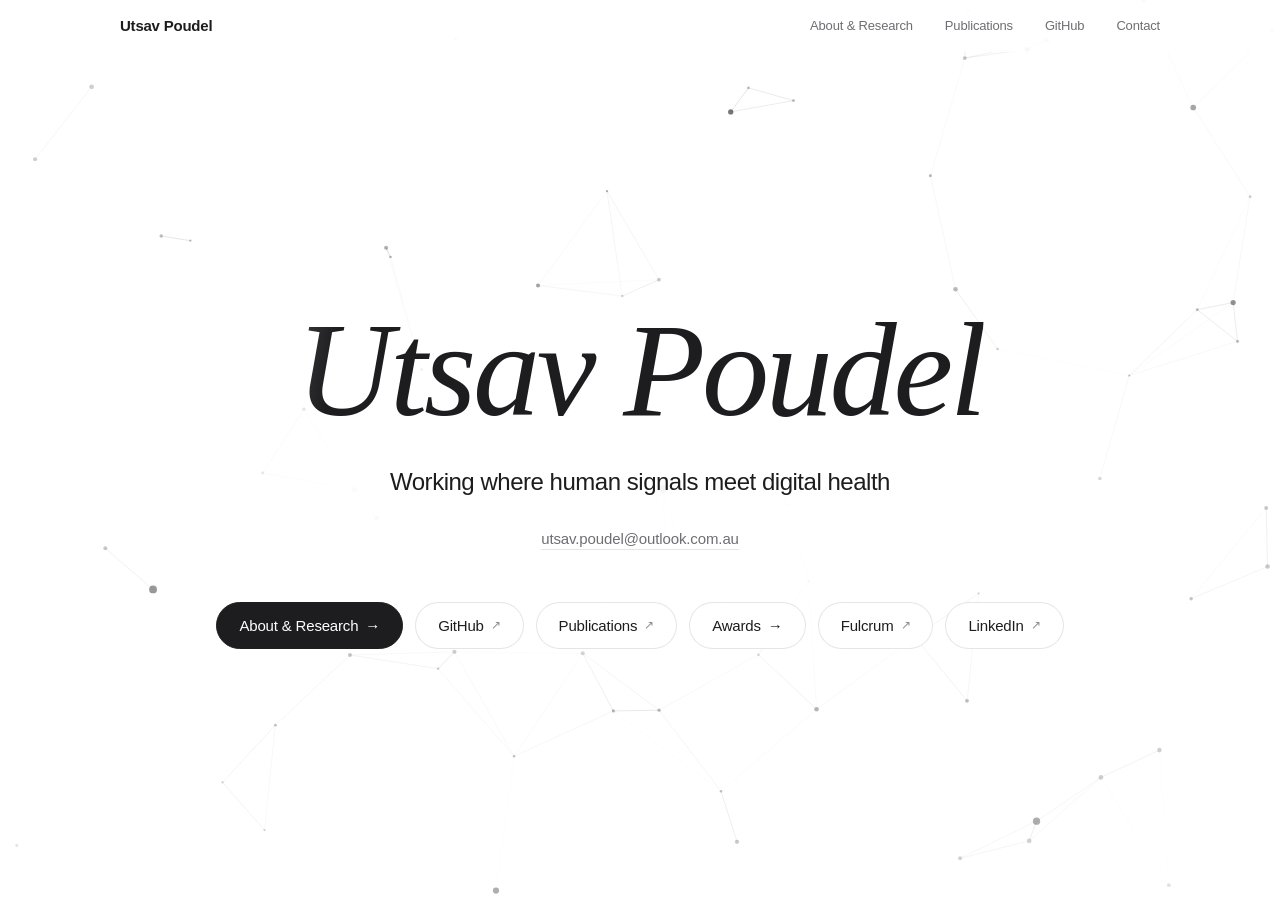
==== index.html @ 329345af "Landing: serif-italic name with a hover sheen, uniform hero rhythm - The name is now set in the syst" ====
<!DOCTYPE html>
<html lang="en">
<head>
<meta charset="UTF-8">
<meta name="viewport" content="width=device-width, initial-scale=1">
<title>Utsav Poudel — AI Researcher | Human-Computer Interaction &amp; Affective Computing</title>
<meta name="description" content="Utsav Poudel is an AI researcher working on human-computer interaction, affective computing and digital health — building empathetic AI systems from human cognitive signals such as EEG and fMRI. Visiting researcher at Deakin University, collaborator at the University of Melbourne, founder of the Fulcrum non-profit.">
<meta name="author" content="Utsav Poudel">
<meta name="robots" content="index, follow, max-snippet:-1, max-image-preview:large, max-video-preview:-1">
<meta name="keywords" content="Utsav Poudel, Utsav Poudel AI researcher, Utsav Poudel HCI, Utsav Poudel affective computing, Utsav Poudel publications, Utsav Poudel VIT, Utsav Poudel Deakin, Utsav Poudel Fulcrum, Utshav Paudel, Utsav Paudel, human-computer interaction, affective computing, digital health AI">
<link rel="canonical" href="https://utsavpoudel.com.np/">

<meta property="og:type" content="profile">
<meta property="og:site_name" content="Utsav Poudel">
<meta property="og:url" content="https://utsavpoudel.com.np/">
<meta property="og:title" content="Utsav Poudel — AI Researcher | HCI &amp; Affective Computing">
<meta property="og:description" content="Building empathetic AI systems and researching the intersection of human cognitive signals and digital health.">
<meta property="og:image" content="https://utsavpoudel.com.np/assets/m/6.png">
<meta property="og:image:alt" content="Utsav Poudel — AI researcher">
<meta property="og:locale" content="en_US">
<meta property="profile:first_name" content="Utsav">
<meta property="profile:last_name" content="Poudel">

<meta name="twitter:card" content="summary_large_image">
<meta name="twitter:title" content="Utsav Poudel — AI Researcher | HCI &amp; Affective Computing">
<meta name="twitter:description" content="Building empathetic AI systems and researching the intersection of human cognitive signals and digital health.">
<meta name="twitter:image" content="https://utsavpoudel.com.np/assets/m/6.png">

<meta name="theme-color" content="#ffffff">
<link rel="icon" href="/assets/m/7.png" type="image/png">
<link rel="apple-touch-icon" href="/assets/m/7.png">
<link rel="manifest" href="/site.webmanifest">
<link rel="stylesheet" href="/assets/css/main.css">

<script type="application/ld+json">
{
  "@context": "https://schema.org",
  "@graph": [
    {
      "@type": "Person",
      "@id": "https://utsavpoudel.com.np/#person",
      "name": "Utsav Poudel",
      "alternateName": ["Utshav Paudel", "Utsav Paudel", "U. Poudel"],
      "givenName": "Utsav",
      "familyName": "Poudel",
      "url": "https://utsavpoudel.com.np/",
      "mainEntityOfPage": "https://utsavpoudel.com.np/",
      "image": "https://utsavpoudel.com.np/assets/m/6.png",
      "jobTitle": "AI Researcher",
      "description": "AI researcher working on human-computer interaction, affective computing and digital health — building empathetic AI systems from human cognitive signals such as EEG and fMRI.",
      "knowsLanguage": "en",
      "email": "mailto:hi@utsavpoudel.com.np",
      "alumniOf": [
        { "@type": "CollegeOrUniversity", "name": "Vellore Institute of Technology", "sameAs": "https://vit.ac.in/" },
        { "@type": "EducationalOrganization", "name": "Harvard Aspire Leaders Program", "sameAs": "https://www.aspireleaders.org/" }
      ],
      "affiliation": [
        { "@type": "CollegeOrUniversity", "name": "Deakin University", "sameAs": "https://www.deakin.edu.au/" },
        { "@type": "CollegeOrUniversity", "name": "The University of Melbourne", "sameAs": "https://www.unimelb.edu.au/" },
        { "@type": "CollegeOrUniversity", "name": "Monash University", "sameAs": "https://www.monash.edu/" }
      ],
      "worksFor": {
        "@type": "NGO",
        "@id": "https://fulcrumgo.github.io/#organization",
        "name": "Fulcrum",
        "url": "https://fulcrumgo.github.io/",
        "description": "Volunteer-run non-profit providing free AI education and mentorship to learners in under-resourced regions."
      },
      "knowsAbout": [
        "Human-Computer Interaction", "Affective Computing", "Digital Health",
        "Graph Neural Networks", "Quantum Machine Learning", "Representation Learning",
        "EEG Signal Analysis", "fMRI Connectivity", "Responsible AI in Psychiatry", "Geospatial AI"
      ],
      "award": [
        "Global Nominee, NASA Space Apps Challenge 2025",
        "Abroad Research Scholarship, Vellore Institute of Technology (2025)",
        "Dr. APJ Abdul Kalam Research Award (2024 and 2025)",
        "1st Runner-up, DevSoc'23 AI Hackathon",
        "Harvard Aspire Leaders Program, Alumni (2025)"
      ],
      "sameAs": [
        "https://github.com/r11up",
        "https://scholar.google.com/citations?user=BEfjz2gAAAAJ&hl=en",
        "https://www.researchgate.net/profile/Utsav-Poudel-4",
        "https://www.linkedin.com/in/poudelu/",
        "https://utsavpoudel.medium.com/",
        "https://sites.google.com/view/utsavpoudel",
        "https://fulcrumgo.github.io/about"
      ]
    },
    {
      "@type": "WebSite",
      "@id": "https://utsavpoudel.com.np/#website",
      "url": "https://utsavpoudel.com.np/",
      "name": "Utsav Poudel",
      "alternateName": "Utsav Poudel — AI Researcher",
      "description": "Personal site of Utsav Poudel, AI researcher in human-computer interaction, affective computing and digital health.",
      "publisher": { "@id": "https://utsavpoudel.com.np/#person" },
      "inLanguage": "en"
    },
    {
      "@type": "ProfilePage",
      "@id": "https://utsavpoudel.com.np/#profilepage",
      "url": "https://utsavpoudel.com.np/",
      "name": "Utsav Poudel — AI Researcher",
      "isPartOf": { "@id": "https://utsavpoudel.com.np/#website" },
      "about": { "@id": "https://utsavpoudel.com.np/#person" },
      "mainEntity": { "@id": "https://utsavpoudel.com.np/#person" },
      "significantLink": [
        "https://github.com/r11up",
        "https://scholar.google.com/citations?user=BEfjz2gAAAAJ&hl=en",
        "https://fulcrumgo.github.io/about",
        "https://www.linkedin.com/in/poudelu/"
      ]
    }
  ]
}
</script>
</head>
<body>
<a class="skip" href="#main">Skip to content</a>

<header class="nav" id="nav">
  <div class="wrap nav__inner">
    <a class="nav__brand" href="/">Utsav Poudel</a>
    <button class="nav__toggle" type="button" aria-label="Menu" aria-expanded="false"><span></span><span></span></button>
    <nav aria-label="Primary">
      <ul class="nav__list">
        <li><a href="/about/">About &amp; Research</a></li>
        <li><a href="https://scholar.google.com/citations?user=BEfjz2gAAAAJ&amp;hl=en" target="_blank" rel="noopener me">Publications</a></li>
        <li><a href="https://github.com/r11up" target="_blank" rel="noopener me">GitHub</a></li>
        <li><a href="mailto:hi@utsavpoudel.com.np">Contact</a></li>
      </ul>
    </nav>
  </div>
</header>

<main id="main">
  <section class="landing">
    <canvas id="graph-canvas" aria-hidden="true"></canvas>

    <div class="wrap landing__inner hero-anim">
      <h1 class="landing__name">Utsav Poudel</h1>

      <p class="landing__role">Working where human signals meet digital health</p>

      <p class="landing__email"><a href="mailto:utsav.poudel@outlook.com.au">utsav.poudel@outlook.com.au</a></p>

      <nav class="landing__links" aria-label="Primary links">
        <a class="is-primary" href="/about/">About &amp; Research <span aria-hidden="true">→</span></a>
        <a href="https://github.com/r11up" target="_blank" rel="noopener me">GitHub <span class="ext" aria-hidden="true">↗</span></a>
        <a href="https://scholar.google.com/citations?user=BEfjz2gAAAAJ&amp;hl=en" target="_blank" rel="noopener me">Publications <span class="ext" aria-hidden="true">↗</span></a>
        <a href="/about/#awards">Awards <span aria-hidden="true">→</span></a>
        <a href="https://fulcrumgo.github.io/about" target="_blank" rel="noopener">Fulcrum <span class="ext" aria-hidden="true">↗</span></a>
        <a href="https://www.linkedin.com/in/poudelu/" target="_blank" rel="noopener me">LinkedIn <span class="ext" aria-hidden="true">↗</span></a>
      </nav>
    </div>
  </section>
</main>

<script src="/assets/js/hero.js" defer></script>
<script src="/assets/js/main.js" defer></script>
</body>
</html>
---- assets/css/main.css ----
/* ==========================================================================
   utsavpoudel.com.np — design system
   White ground, black type, quiet motion.
   ========================================================================== */

:root {
  --ink:        #1d1d1f;
  --ink-2:      #6e6e73;
  --ink-3:      #86868b;
  --line:       rgba(0, 0, 0, 0.10);
  --line-soft:  rgba(0, 0, 0, 0.06);
  --bg:         #ffffff;
  --bg-2:       #f5f5f7;
  --bg-3:       #fafafc;

  --sans: -apple-system, BlinkMacSystemFont, "SF Pro Display", "SF Pro Text",
          "Inter", "Helvetica Neue", Helvetica, Arial, sans-serif;
  --serif: "New York", "Iowan Old Style", "Palatino Linotype", Palatino,
           "Times New Roman", serif;

  --wrap: 1120px;
  --pad: clamp(20px, 5vw, 40px);
  --section-y: clamp(76px, 11vw, 152px);

  --ease: cubic-bezier(0.22, 1, 0.36, 1);
  --ease-io: cubic-bezier(0.4, 0, 0.2, 1);

  --nav-h: 52px;
  color-scheme: light;
}

/* ---------- reset ---------- */
*, *::before, *::after { box-sizing: border-box; }

html {
  -webkit-text-size-adjust: 100%;
  scroll-behavior: smooth;
  scroll-padding-top: calc(var(--nav-h) + 24px);
}

body {
  margin: 0;
  background: var(--bg);
  color: var(--ink);
  font-family: var(--sans);
  font-size: 17px;
  line-height: 1.55;
  letter-spacing: -0.01em;
  -webkit-font-smoothing: antialiased;
  -moz-osx-font-smoothing: grayscale;
  overflow-x: hidden;
}

img { max-width: 100%; height: auto; display: block; }
a { color: inherit; text-decoration: none; }
h1, h2, h3, h4 { margin: 0; font-weight: 600; letter-spacing: -0.028em; line-height: 1.08; }
p { margin: 0; }
ul, ol { margin: 0; padding: 0; }
li { list-style: none; }

::selection { background: #1d1d1f; color: #fff; }

:focus-visible {
  outline: 2px solid var(--ink);
  outline-offset: 3px;
  border-radius: 4px;
}

.skip {
  position: absolute;
  left: -9999px;
  top: 0;
  background: var(--ink);
  color: #fff;
  padding: 12px 18px;
  z-index: 200;
  border-radius: 0 0 10px 0;
}
.skip:focus { left: 0; }

/* ---------- layout ---------- */
.wrap {
  width: 100%;
  max-width: var(--wrap);
  margin-inline: auto;
  padding-inline: var(--pad);
}
.wrap--narrow { max-width: 820px; }
/* a reading column that stays flush with the section headings above it */
.column { max-width: 74ch; }

section { position: relative; }
.section { padding-block: var(--section-y); }
.section--tight { padding-block: clamp(56px, 8vw, 104px); }
.section--grey { background: var(--bg-2); }
.section + .section--grey, .section--grey + .section { border-top: 1px solid transparent; }

.rule { height: 1px; background: var(--line-soft); border: 0; margin: 0; }

/* ---------- type ---------- */
.display {
  font-size: clamp(2.9rem, 9.2vw, 6.6rem);
  font-weight: 600;
  letter-spacing: -0.042em;
  line-height: 0.98;
}
.h1 {
  font-size: clamp(2.2rem, 5.6vw, 3.9rem);
  letter-spacing: -0.036em;
  line-height: 1.05;
}
.h2 {
  font-size: clamp(1.85rem, 4.1vw, 3.1rem);
  letter-spacing: -0.032em;
  line-height: 1.06;
}
.h3 {
  font-size: clamp(1.2rem, 2.1vw, 1.55rem);
  letter-spacing: -0.024em;
  line-height: 1.2;
}
.h4 {
  font-size: 1.0625rem;
  letter-spacing: -0.014em;
  font-weight: 600;
}
.lead {
  font-size: clamp(1.15rem, 2.1vw, 1.6rem);
  line-height: 1.4;
  letter-spacing: -0.022em;
  color: var(--ink-2);
  font-weight: 400;
}
.body { font-size: 1.0625rem; line-height: 1.62; color: var(--ink-2); }
.body strong { color: var(--ink); font-weight: 600; }
.small { font-size: 0.875rem; line-height: 1.5; color: var(--ink-3); }
.mono-label {
  font-size: 0.6875rem;
  font-weight: 600;
  letter-spacing: 0.14em;
  text-transform: uppercase;
  color: var(--ink-3);
}
.serif-quote {
  font-family: var(--serif);
  font-style: italic;
  letter-spacing: -0.01em;
}

.stack > * + * { margin-top: 1rem; }
.stack-lg > * + * { margin-top: 1.75rem; }
.measure { max-width: 68ch; }

.link-underline {
  background-image: linear-gradient(currentColor, currentColor);
  background-size: 0% 1px;
  background-repeat: no-repeat;
  background-position: 0 100%;
  transition: background-size 0.4s var(--ease);
}
.link-underline:hover { background-size: 100% 1px; }

.text-link {
  color: var(--ink);
  border-bottom: 1px solid var(--line);
  transition: border-color 0.3s var(--ease);
}
.text-link:hover { border-color: var(--ink); }

/* ---------- nav ---------- */
.nav {
  position: fixed;
  inset: 0 0 auto 0;
  height: var(--nav-h);
  z-index: 100;
  background: rgba(255, 255, 255, 0.72);
  -webkit-backdrop-filter: saturate(180%) blur(20px);
  backdrop-filter: saturate(180%) blur(20px);
  border-bottom: 1px solid transparent;
  transition: border-color 0.4s var(--ease), background 0.4s var(--ease);
}
.nav.is-scrolled { border-bottom-color: var(--line-soft); }

.nav__inner {
  height: 100%;
  display: flex;
  align-items: center;
  justify-content: space-between;
  gap: 24px;
}
.nav__brand {
  font-size: 0.9375rem;
  font-weight: 600;
  letter-spacing: -0.015em;
  white-space: nowrap;
}
.nav__list {
  display: flex;
  align-items: center;
  gap: clamp(16px, 2.6vw, 32px);
}
.nav__list a {
  font-size: 0.8125rem;
  color: var(--ink-2);
  transition: color 0.25s var(--ease);
}
.nav__list a:hover, .nav__list a[aria-current="page"] { color: var(--ink); }

.nav__toggle {
  display: none;
  width: 34px;
  height: 34px;
  border: 0;
  background: none;
  padding: 0;
  cursor: pointer;
  position: relative;
}
.nav__toggle span {
  position: absolute;
  left: 7px;
  width: 20px;
  height: 1.5px;
  background: var(--ink);
  transition: transform 0.4s var(--ease), opacity 0.25s var(--ease);
}
.nav__toggle span:nth-child(1) { top: 13px; }
.nav__toggle span:nth-child(2) { top: 20px; }
.nav.is-open .nav__toggle span:nth-child(1) { transform: translateY(3.5px) rotate(45deg); }
.nav.is-open .nav__toggle span:nth-child(2) { transform: translateY(-3.5px) rotate(-45deg); }

@media (max-width: 820px) {
  .nav__toggle { display: block; }
  .nav__list {
    position: fixed;
    inset: var(--nav-h) 0 auto 0;
    flex-direction: column;
    align-items: flex-start;
    gap: 0;
    background: rgba(255, 255, 255, 0.94);
    -webkit-backdrop-filter: saturate(180%) blur(20px);
    backdrop-filter: saturate(180%) blur(20px);
    border-bottom: 1px solid var(--line-soft);
    padding: 8px var(--pad) 24px;
    transform: translateY(-8px);
    opacity: 0;
    pointer-events: none;
    transition: opacity 0.35s var(--ease), transform 0.35s var(--ease);
  }
  .nav.is-open .nav__list { opacity: 1; transform: none; pointer-events: auto; }
  .nav__list li { width: 100%; }
  .nav__list a {
    display: block;
    width: 100%;
    padding: 14px 0;
    font-size: 1.25rem;
    letter-spacing: -0.02em;
    border-bottom: 1px solid var(--line-soft);
  }
  .nav__list li:last-child a { border-bottom: 0; }
}

/* ---------- buttons ---------- */
.btn {
  display: inline-flex;
  align-items: center;
  gap: 8px;
  padding: 12px 24px;
  border-radius: 980px;
  font-size: 0.9375rem;
  font-weight: 500;
  letter-spacing: -0.012em;
  border: 1px solid var(--ink);
  background: var(--ink);
  color: #fff;
  cursor: pointer;
  transition: transform 0.35s var(--ease), background 0.3s var(--ease),
              color 0.3s var(--ease), box-shadow 0.35s var(--ease);
}
.btn:hover {
  transform: translateY(-2px);
  box-shadow: 0 10px 24px rgba(0, 0, 0, 0.14);
}
.btn--ghost { background: transparent; color: var(--ink); border-color: var(--line); }
.btn--ghost:hover { border-color: var(--ink); box-shadow: 0 10px 24px rgba(0, 0, 0, 0.07); }
.btn__arrow { transition: transform 0.35s var(--ease); }
.btn:hover .btn__arrow { transform: translateX(3px); }

.btn-row { display: flex; flex-wrap: wrap; gap: 12px; }

/* ---------- hero ---------- */
.hero {
  min-height: min(94vh, 900px);
  display: flex;
  align-items: center;
  padding-top: calc(var(--nav-h) + 40px);
  padding-bottom: 72px;
  position: relative;
  overflow: hidden;
}
.hero::after {
  content: "";
  position: absolute;
  inset: auto -20% -60% -20%;
  height: 70%;
  background: radial-gradient(60% 60% at 50% 100%, rgba(0, 0, 0, 0.045), transparent 72%);
  pointer-events: none;
}
.hero__inner { position: relative; z-index: 1; width: 100%; }
.hero__eyebrow { margin-bottom: 22px; }
.hero__name { margin-bottom: 22px; }
.hero__lead { max-width: 42ch; margin-bottom: 34px; }
.hero__meta {
  display: flex;
  flex-wrap: wrap;
  gap: 8px 10px;
  margin-bottom: 38px;
}
.chip {
  display: inline-flex;
  align-items: center;
  padding: 6px 14px;
  border: 1px solid var(--line);
  border-radius: 980px;
  font-size: 0.8125rem;
  color: var(--ink-2);
  letter-spacing: -0.008em;
  transition: border-color 0.3s var(--ease), color 0.3s var(--ease), transform 0.3s var(--ease);
}
a.chip:hover { border-color: var(--ink); color: var(--ink); transform: translateY(-1px); }

.scroll-cue {
  position: absolute;
  left: 50%;
  bottom: 28px;
  transform: translateX(-50%);
  display: flex;
  flex-direction: column;
  align-items: center;
  gap: 8px;
  color: var(--ink-3);
  font-size: 0.6875rem;
  letter-spacing: 0.14em;
  text-transform: uppercase;
}
.scroll-cue__line {
  width: 1px;
  height: 40px;
  background: linear-gradient(var(--ink-3), transparent);
  animation: cue 2.6s var(--ease-io) infinite;
  transform-origin: top;
}
@keyframes cue {
  0%   { transform: scaleY(0); opacity: 0; }
  35%  { transform: scaleY(1); opacity: 1; }
  100% { transform: scaleY(1); opacity: 0; transform-origin: bottom; }
}
@media (max-width: 820px) { .scroll-cue { display: none; } }

/* ---------- page header (subpages) ---------- */
.page-head {
  padding-top: calc(var(--nav-h) + clamp(56px, 9vw, 108px));
  padding-bottom: clamp(40px, 6vw, 72px);
}
.page-head .lead { max-width: 62ch; margin-top: 22px; }
.crumbs { display: flex; gap: 8px; align-items: center; margin-bottom: 20px; }
.crumbs a { color: var(--ink-3); }
.crumbs a:hover { color: var(--ink); }

/* ---------- section headers ---------- */
.section-head { margin-bottom: clamp(36px, 5vw, 64px); }
.section-head .mono-label { display: block; margin-bottom: 16px; }
.section-head .lead { margin-top: 18px; max-width: 58ch; }

/* ---------- grids & cards ---------- */
.grid { display: grid; gap: clamp(16px, 2vw, 24px); }
.grid--2 { grid-template-columns: repeat(2, minmax(0, 1fr)); }
.grid--3 { grid-template-columns: repeat(3, minmax(0, 1fr)); }
.grid--4 { grid-template-columns: repeat(4, minmax(0, 1fr)); }
@media (max-width: 900px) {
  .grid--3, .grid--4 { grid-template-columns: repeat(2, minmax(0, 1fr)); }
}
@media (max-width: 620px) {
  .grid--2, .grid--3, .grid--4 { grid-template-columns: minmax(0, 1fr); }
}

.card {
  background: var(--bg);
  border: 1px solid var(--line-soft);
  border-radius: 20px;
  padding: clamp(22px, 3vw, 34px);
  transition: transform 0.5s var(--ease), box-shadow 0.5s var(--ease), border-color 0.5s var(--ease);
  position: relative;
  height: 100%;
}
.card:hover {
  transform: translateY(-4px);
  border-color: var(--line);
  box-shadow: 0 18px 44px rgba(0, 0, 0, 0.07);
}
.card--flat:hover { transform: none; box-shadow: none; }
.card__num {
  font-size: 0.6875rem;
  font-weight: 600;
  letter-spacing: 0.14em;
  color: var(--ink-3);
  margin-bottom: 18px;
  display: block;
}
.card .h3 { margin-bottom: 12px; }
.card__tags { display: flex; flex-wrap: wrap; gap: 6px; margin-top: 20px; }
.tag {
  font-size: 0.75rem;
  color: var(--ink-3);
  border: 1px solid var(--line-soft);
  border-radius: 980px;
  padding: 4px 11px;
}

/* ---------- stats ---------- */
.stat { padding-block: 8px; }
.stat__num {
  font-size: clamp(2.4rem, 5vw, 3.6rem);
  font-weight: 600;
  letter-spacing: -0.04em;
  line-height: 1;
  font-variant-numeric: tabular-nums;
}
.stat__label { margin-top: 12px; font-size: 0.875rem; color: var(--ink-2); line-height: 1.4; }

/* ---------- list rows (publications, awards, timeline) ---------- */
.rows { border-top: 1px solid var(--line-soft); }
.row {
  display: grid;
  grid-template-columns: 128px minmax(0, 1fr) auto;
  gap: clamp(16px, 3vw, 40px);
  align-items: start;
  padding-block: clamp(24px, 3vw, 34px);
  border-bottom: 1px solid var(--line-soft);
  transition: background 0.4s var(--ease);
}
.row:hover { background: linear-gradient(90deg, rgba(0,0,0,0.018), transparent 70%); }
.row__meta { color: var(--ink-3); font-size: 0.8125rem; padding-top: 4px; letter-spacing: -0.005em; }
.row__title { font-size: clamp(1.05rem, 1.7vw, 1.3rem); font-weight: 600; letter-spacing: -0.022em; line-height: 1.25; }
.row__sub { margin-top: 10px; color: var(--ink-2); font-size: 0.9375rem; line-height: 1.5; }
.row__note { margin-top: 12px; color: var(--ink-3); font-size: 0.875rem; line-height: 1.5; }
.row__aside { display: flex; flex-direction: column; align-items: flex-end; gap: 8px; padding-top: 2px; }
.row__badge {
  font-size: 0.75rem;
  color: var(--ink-2);
  border: 1px solid var(--line-soft);
  border-radius: 980px;
  padding: 4px 12px;
  white-space: nowrap;
}
@media (max-width: 780px) {
  .row { grid-template-columns: minmax(0, 1fr); gap: 10px; }
  .row__meta { order: -1; padding-top: 0; }
  .row__aside { flex-direction: row; align-items: center; justify-content: flex-start; flex-wrap: wrap; }
}

/* ---------- timeline ---------- */
.timeline { border-left: 1px solid var(--line-soft); padding-left: clamp(20px, 3vw, 36px); }
.timeline__item { position: relative; padding-bottom: clamp(30px, 4vw, 46px); }
.timeline__item::before {
  content: "";
  position: absolute;
  left: calc(-1 * clamp(20px, 3vw, 36px) - 3.5px);
  top: 9px;
  width: 7px;
  height: 7px;
  border-radius: 50%;
  background: var(--ink);
}
.timeline__item:last-child { padding-bottom: 0; }
.timeline__when { font-size: 0.8125rem; color: var(--ink-3); }
.timeline__what { margin-top: 6px; font-size: clamp(1.05rem, 1.7vw, 1.25rem); font-weight: 600; letter-spacing: -0.022em; }
.timeline__role { margin-top: 4px; color: var(--ink-2); font-size: 0.9375rem; }
.timeline__body { margin-top: 12px; color: var(--ink-2); font-size: 0.9375rem; line-height: 1.6; max-width: 70ch; }
.timeline__body li { position: relative; padding-left: 18px; margin-top: 8px; }
.timeline__body li::before {
  content: "";
  position: absolute;
  left: 2px;
  top: 10px;
  width: 4px;
  height: 1px;
  background: var(--ink-3);
}

/* ---------- feature panel ---------- */
.panel {
  background: var(--bg-2);
  border-radius: clamp(20px, 3vw, 32px);
  padding: clamp(30px, 5vw, 72px);
}
.panel--outline { background: transparent; border: 1px solid var(--line-soft); }

/* ---------- link grid (elsewhere) ---------- */
.links { display: grid; grid-template-columns: repeat(3, minmax(0, 1fr)); gap: 0; border-top: 1px solid var(--line-soft); }
@media (max-width: 900px) { .links { grid-template-columns: repeat(2, minmax(0, 1fr)); } }
@media (max-width: 560px) { .links { grid-template-columns: minmax(0, 1fr); } }
.links__item {
  display: flex;
  align-items: baseline;
  justify-content: space-between;
  gap: 16px;
  padding: 22px 4px;
  border-bottom: 1px solid var(--line-soft);
  transition: padding-left 0.4s var(--ease);
}
.links__item:hover { padding-left: 12px; }
.links__name { font-weight: 600; letter-spacing: -0.02em; }
.links__meta { font-size: 0.8125rem; color: var(--ink-3); }

/* ---------- faq ---------- */
.faq__item { border-bottom: 1px solid var(--line-soft); }
.faq__q {
  width: 100%;
  text-align: left;
  background: none;
  border: 0;
  padding: 24px 40px 24px 0;
  font-family: inherit;
  font-size: clamp(1.05rem, 1.8vw, 1.25rem);
  font-weight: 600;
  letter-spacing: -0.022em;
  color: var(--ink);
  cursor: pointer;
  position: relative;
}
.faq__q::after {
  content: "";
  position: absolute;
  right: 6px;
  top: 50%;
  width: 12px;
  height: 12px;
  margin-top: -6px;
  background:
    linear-gradient(var(--ink-2), var(--ink-2)) center/12px 1.5px no-repeat,
    linear-gradient(var(--ink-2), var(--ink-2)) center/1.5px 12px no-repeat;
  transition: transform 0.4s var(--ease), opacity 0.3s var(--ease);
}
.faq__item.is-open .faq__q::after { transform: rotate(90deg); }
.faq__item.is-open .faq__q::after {
  background: linear-gradient(var(--ink-2), var(--ink-2)) center/12px 1.5px no-repeat;
}
.faq__a {
  overflow: hidden;
  max-height: 0;
  transition: max-height 0.5s var(--ease), opacity 0.4s var(--ease), padding-bottom 0.5s var(--ease);
  opacity: 0;
}
.faq__item.is-open .faq__a { opacity: 1; padding-bottom: 26px; }
.faq__a p { color: var(--ink-2); line-height: 1.62; max-width: 72ch; }
.faq__a p + p { margin-top: 12px; }

/* ---------- contact / footer ---------- */
.contact-cta { text-align: center; }
.contact-cta .display { margin-bottom: 26px; }

.footer {
  border-top: 1px solid var(--line-soft);
  padding-block: 48px 40px;
  background: var(--bg);
}
.footer__grid {
  display: grid;
  grid-template-columns: 1.4fr repeat(3, minmax(0, 1fr));
  gap: 32px;
}
@media (max-width: 820px) { .footer__grid { grid-template-columns: repeat(2, minmax(0, 1fr)); } }
@media (max-width: 520px) { .footer__grid { grid-template-columns: minmax(0, 1fr); } }
.footer h4 { margin-bottom: 14px; font-size: 0.8125rem; letter-spacing: 0.02em; }
.footer li + li { margin-top: 9px; }
.footer a, .footer p { font-size: 0.875rem; color: var(--ink-2); }
.footer a { transition: color 0.25s var(--ease); }
.footer a:hover { color: var(--ink); }
.footer__bottom {
  margin-top: 44px;
  padding-top: 22px;
  border-top: 1px solid var(--line-soft);
  display: flex;
  flex-wrap: wrap;
  gap: 10px 24px;
  justify-content: space-between;
  color: var(--ink-3);
  font-size: 0.8125rem;
}

/* ---------- motion ---------- */
.reveal {
  opacity: 0;
  transform: translateY(26px);
  transition: opacity 0.9s var(--ease), transform 0.9s var(--ease);
  will-change: opacity, transform;
}
.reveal.is-in { opacity: 1; transform: none; }

.hero-anim > * {
  opacity: 0;
  transform: translateY(22px);
  animation: rise 1.1s var(--ease) forwards;
}
.hero-anim > *:nth-child(1) { animation-delay: 0.08s; }
.hero-anim > *:nth-child(2) { animation-delay: 0.18s; }
.hero-anim > *:nth-child(3) { animation-delay: 0.28s; }
.hero-anim > *:nth-child(4) { animation-delay: 0.38s; }
.hero-anim > *:nth-child(5) { animation-delay: 0.48s; }
@keyframes rise { to { opacity: 1; transform: none; } }

.split-line { display: block; overflow: hidden; }
.split-line > span {
  display: block;
  transform: translateY(105%);
  animation: lineUp 1.15s var(--ease) forwards;
}
.split-line:nth-of-type(1) > span { animation-delay: 0.06s; }
.split-line:nth-of-type(2) > span { animation-delay: 0.16s; }
@keyframes lineUp { to { transform: none; } }

@media (prefers-reduced-motion: reduce) {
  html { scroll-behavior: auto; }
  *, *::before, *::after {
    animation-duration: 0.001ms !important;
    animation-iteration-count: 1 !important;
    transition-duration: 0.001ms !important;
  }
  .reveal { opacity: 1; transform: none; }
  .hero-anim > *, .split-line > span { opacity: 1; transform: none; }
}

/* ---------- landing (home) ---------- */
.landing {
  position: relative;
  min-height: 100vh;
  min-height: 100dvh;
  display: flex;
  flex-direction: column;   /* the foot must never sit beside the hero */
  align-items: center;
  justify-content: center;
  overflow: hidden;
  padding-top: var(--nav-h);
}

#graph-canvas {
  position: absolute;
  inset: 0;
  width: 100%;
  height: 100%;
  opacity: 0;
  transition: opacity 1.8s var(--ease);
  -webkit-mask-image: radial-gradient(115% 105% at 50% 45%, #000 30%, transparent 82%);
  mask-image: radial-gradient(115% 105% at 50% 45%, #000 30%, transparent 82%);
}
#graph-canvas.is-ready { opacity: 1; }

.landing__inner {
  position: relative;
  z-index: 1;
  text-align: center;
  width: 100%;
  padding-block: clamp(60px, 10vh, 120px);
}
.landing__inner::before {
  content: "";
  position: absolute;
  inset: -6% -10%;
  background: radial-gradient(58% 52% at 50% 50%, rgba(255, 255, 255, 0.94) 38%, rgba(255, 255, 255, 0) 78%);
  z-index: -1;
  pointer-events: none;
}

/* one spacing unit governs the whole hero: x1 between lines, x2 before the links */
.landing__inner { --gap: clamp(18px, 2.4vw, 26px); }

.landing__name {
  font-family: var(--serif);
  font-style: italic;
  font-size: clamp(3rem, 11.5vw, 8.4rem);
  font-weight: 500;
  letter-spacing: -0.025em;
  line-height: 1;
  margin-bottom: var(--gap);
  display: inline-block;
  transition: letter-spacing 0.7s var(--ease);
}

/* hover: a greyscale sheen crosses the name, nothing more */
@supports (-webkit-background-clip: text) or (background-clip: text) {
  .landing__name {
    background-image: linear-gradient(100deg,
      var(--ink) 0%, var(--ink) 38%,
      #9a9aa0 48%, #c9c9ce 52%, #9a9aa0 56%,
      var(--ink) 66%, var(--ink) 100%);
    background-size: 280% 100%;
    background-position: 100% 0;
    background-repeat: no-repeat;
    -webkit-background-clip: text;
    background-clip: text;
    color: transparent;
    -webkit-text-fill-color: transparent;
    transition: background-position 1.25s var(--ease), letter-spacing 0.7s var(--ease);
  }
  .landing__name:hover { background-position: 0 0; }
}
.landing__name:hover { letter-spacing: -0.018em; }

.landing__role {
  font-size: clamp(1.05rem, 2.1vw, 1.5rem);
  font-weight: 400;
  letter-spacing: -0.02em;
  color: var(--ink);
  margin-bottom: var(--gap);
}
.landing__role span { color: var(--ink-3); padding-inline: 6px; }

.landing__email {
  font-size: 0.9375rem;
  letter-spacing: -0.008em;
  color: var(--ink-2);
  margin-bottom: calc(var(--gap) * 2);
}
.landing__email a {
  border-bottom: 1px solid var(--line);
  padding-bottom: 2px;
  transition: color 0.3s var(--ease), border-color 0.3s var(--ease);
}
.landing__email a:hover { color: var(--ink); border-color: var(--ink); }
.landing__intro {
  font-size: clamp(1.02rem, 1.7vw, 1.3rem);
  line-height: 1.45;
  letter-spacing: -0.02em;
  color: var(--ink-2);
  max-width: 40ch;
  margin: 0 auto 42px;
}

.landing__links {
  display: flex;
  flex-wrap: wrap;
  justify-content: center;
  gap: 12px;
}
.landing__links a {
  display: inline-flex;
  align-items: center;
  gap: 7px;
  padding: 11px 22px;
  border: 1px solid var(--line);
  border-radius: 980px;
  font-size: 0.9375rem;
  letter-spacing: -0.012em;
  background: rgba(255, 255, 255, 0.7);
  -webkit-backdrop-filter: blur(6px);
  backdrop-filter: blur(6px);
  transition: transform 0.4s var(--ease), border-color 0.4s var(--ease),
              box-shadow 0.4s var(--ease), background 0.4s var(--ease);
}
.landing__links a:hover {
  transform: translateY(-2px);
  border-color: var(--ink);
  background: #fff;
  box-shadow: 0 12px 28px rgba(0, 0, 0, 0.08);
}
.landing__links a.is-primary { background: var(--ink); color: #fff; border-color: var(--ink); }
.landing__links a.is-primary:hover { background: #000; }
.landing__links .ext { font-size: 0.75rem; color: currentColor; opacity: 0.5; }

.landing__foot {
  position: absolute;
  left: 0;
  right: 0;
  bottom: 22px;
  display: flex;
  justify-content: space-between;
  gap: 16px;
  font-size: 0.75rem;
  color: var(--ink-3);
  z-index: 1;
}
.landing__foot a:hover { color: var(--ink); }
@media (max-width: 620px) {
  .landing__foot {
    position: static;
    margin-top: 40px;
    justify-content: center;
    text-align: center;
    flex-direction: column;
    gap: 6px;
  }
  .landing { min-height: 100svh; padding-bottom: 40px; }
  .landing__links a { padding: 10px 18px; font-size: 0.875rem; }
  .landing__intro { margin-bottom: 32px; }
}

/* ---------- print ---------- */
@media print {
  .nav, .scroll-cue, .footer, .btn-row { display: none !important; }
  body { font-size: 11pt; }
  .reveal { opacity: 1; transform: none; }
}
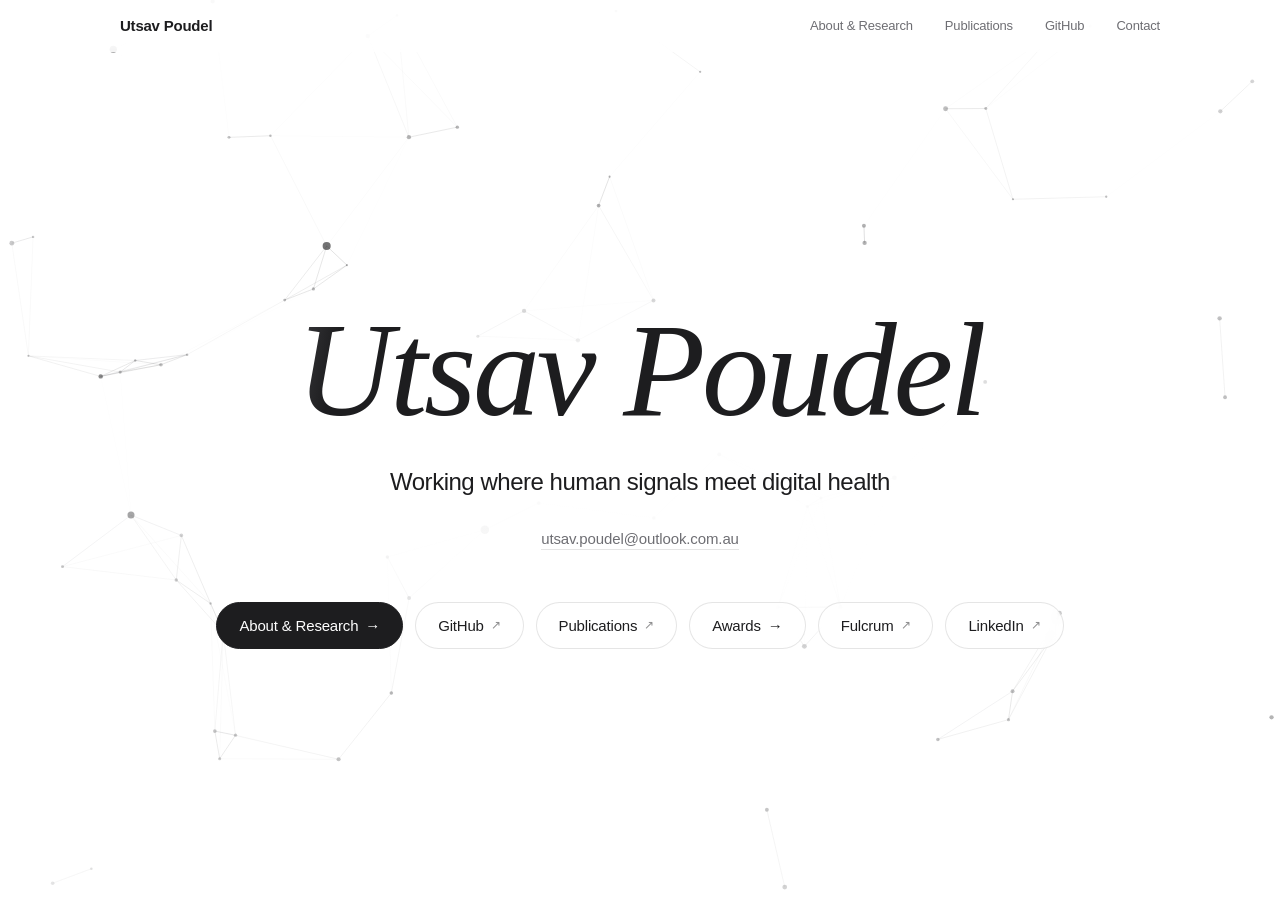
==== commit 185b7ee3: "Version the asset URLs so Cloudflare cannot serve stale CSS and JS Cloudflare caches /assets/** for " ====
--- a/index.html
+++ b/index.html
@@ -30,7 +30,7 @@
 <link rel="icon" href="/assets/m/7.png" type="image/png">
 <link rel="apple-touch-icon" href="/assets/m/7.png">
 <link rel="manifest" href="/site.webmanifest">
-<link rel="stylesheet" href="/assets/css/main.css">
+<link rel="stylesheet" href="/assets/css/main.css?v=202609090000">
 
 <script type="application/ld+json">
 {
@@ -158,7 +158,7 @@
   </section>
 </main>
 
-<script src="/assets/js/hero.js" defer></script>
-<script src="/assets/js/main.js" defer></script>
+<script src="/assets/js/hero.js?v=202609090000" defer></script>
+<script src="/assets/js/main.js?v=202609090000" defer></script>
 </body>
 </html>
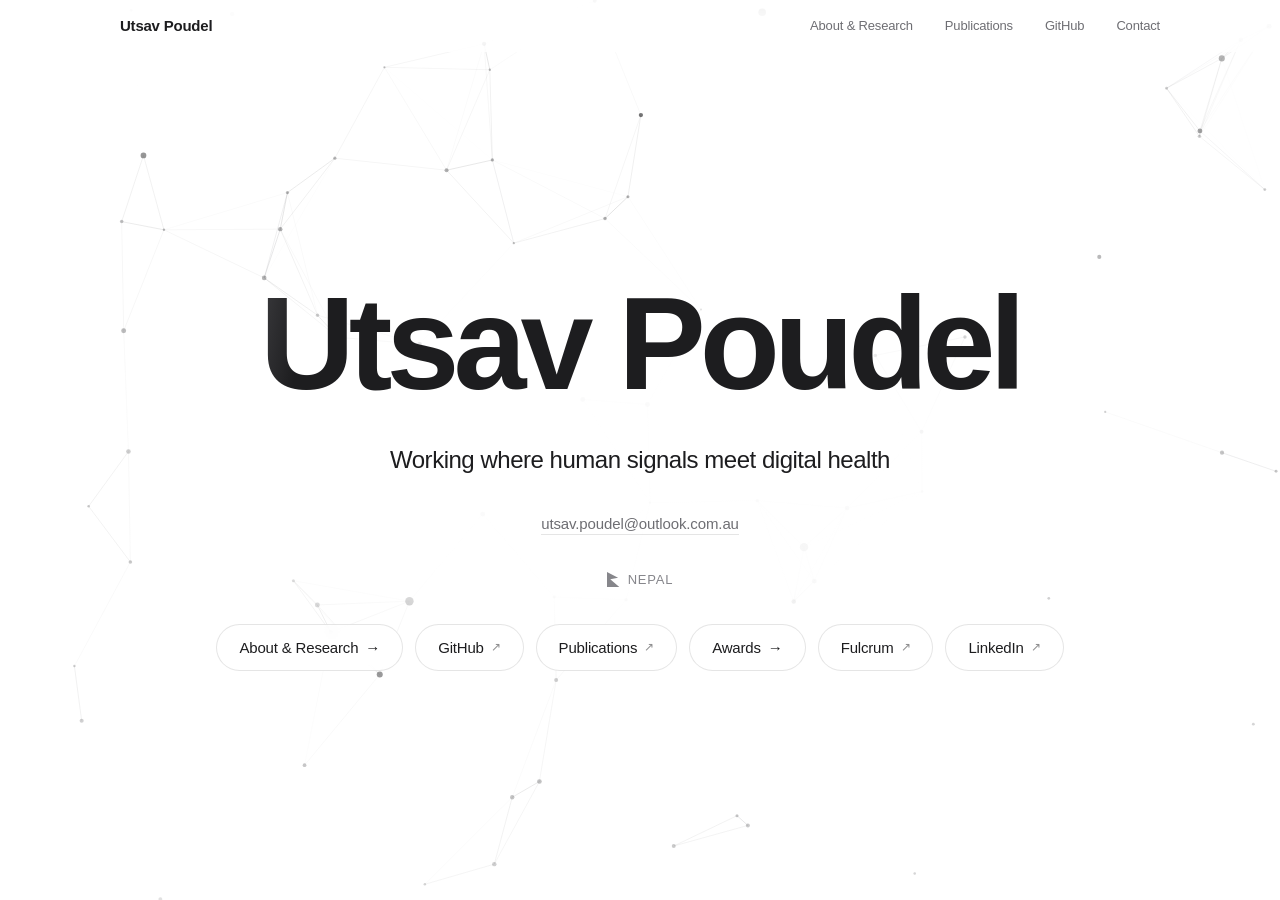
==== commit 36e245e1: "Landing: restore the sans name, flatten the buttons, add a Nepal mark - Name goes back to the system" ====
--- a/index.html
+++ b/index.html
@@ -30,7 +30,7 @@
 <link rel="icon" href="/assets/m/7.png" type="image/png">
 <link rel="apple-touch-icon" href="/assets/m/7.png">
 <link rel="manifest" href="/site.webmanifest">
-<link rel="stylesheet" href="/assets/css/main.css?v=202609090000">
+<link rel="stylesheet" href="/assets/css/main.css?v=202609090004">
 
 <script type="application/ld+json">
 {
@@ -49,6 +49,7 @@
       "jobTitle": "AI Researcher",
       "description": "AI researcher working on human-computer interaction, affective computing and digital health — building empathetic AI systems from human cognitive signals such as EEG and fMRI.",
       "knowsLanguage": "en",
+      "nationality": { "@type": "Country", "name": "Nepal" },
       "email": "mailto:hi@utsavpoudel.com.np",
       "alumniOf": [
         { "@type": "CollegeOrUniversity", "name": "Vellore Institute of Technology", "sameAs": "https://vit.ac.in/" },
@@ -146,8 +147,15 @@
 
       <p class="landing__email"><a href="mailto:utsav.poudel@outlook.com.au">utsav.poudel@outlook.com.au</a></p>
 
+      <p class="landing__origin">
+        <svg viewBox="0 0 20 24" role="img" aria-label="Flag of Nepal" focusable="false">
+          <path d="M0 0 L17 9 L5 11 L20 24 L0 24 Z" fill="currentColor"/>
+        </svg>
+        <span>Nepal</span>
+      </p>
+
       <nav class="landing__links" aria-label="Primary links">
-        <a class="is-primary" href="/about/">About &amp; Research <span aria-hidden="true">→</span></a>
+        <a href="/about/">About &amp; Research <span aria-hidden="true">→</span></a>
         <a href="https://github.com/r11up" target="_blank" rel="noopener me">GitHub <span class="ext" aria-hidden="true">↗</span></a>
         <a href="https://scholar.google.com/citations?user=BEfjz2gAAAAJ&amp;hl=en" target="_blank" rel="noopener me">Publications <span class="ext" aria-hidden="true">↗</span></a>
         <a href="/about/#awards">Awards <span aria-hidden="true">→</span></a>
@@ -158,7 +166,7 @@
   </section>
 </main>
 
-<script src="/assets/js/hero.js?v=202609090000" defer></script>
-<script src="/assets/js/main.js?v=202609090000" defer></script>
+<script src="/assets/js/hero.js?v=202609090004" defer></script>
+<script src="/assets/js/main.js?v=202609090004" defer></script>
 </body>
 </html>
--- a/assets/css/main.css
+++ b/assets/css/main.css
@@ -672,22 +672,20 @@
   pointer-events: none;
 }
 
-/* one spacing unit governs the whole hero: x1 between lines, x2 before the links */
-.landing__inner { --gap: clamp(18px, 2.4vw, 26px); }
+/* one spacing unit governs the whole hero — every gap is exactly this */
+.landing__inner { --gap: clamp(22px, 3vw, 34px); }
 
 .landing__name {
-  font-family: var(--serif);
-  font-style: italic;
-  font-size: clamp(3rem, 11.5vw, 8.4rem);
-  font-weight: 500;
-  letter-spacing: -0.025em;
-  line-height: 1;
+  font-size: clamp(3rem, 11vw, 8.2rem);
+  font-weight: 600;
+  letter-spacing: -0.045em;
+  line-height: 0.96;
   margin-bottom: var(--gap);
   display: inline-block;
-  transition: letter-spacing 0.7s var(--ease);
-}
-
-/* hover: a greyscale sheen crosses the name, nothing more */
+  transition: letter-spacing 1.4s var(--ease);
+}
+
+/* hover: a greyscale sheen crosses the name, slowly, and nothing else */
 @supports (-webkit-background-clip: text) or (background-clip: text) {
   .landing__name {
     background-image: linear-gradient(100deg,
@@ -701,11 +699,24 @@
     background-clip: text;
     color: transparent;
     -webkit-text-fill-color: transparent;
-    transition: background-position 1.25s var(--ease), letter-spacing 0.7s var(--ease);
+    transition: background-position 2.6s var(--ease), letter-spacing 1.4s var(--ease);
   }
   .landing__name:hover { background-position: 0 0; }
 }
-.landing__name:hover { letter-spacing: -0.018em; }
+.landing__name:hover { letter-spacing: -0.04em; }
+
+/* origin mark — flag outline, no colour */
+.landing__origin {
+  display: inline-flex;
+  align-items: center;
+  gap: 8px;
+  font-size: 0.8125rem;
+  letter-spacing: 0.06em;
+  text-transform: uppercase;
+  color: var(--ink-3);
+  margin-bottom: var(--gap);
+}
+.landing__origin svg { width: 13px; height: auto; display: block; }
 
 .landing__role {
   font-size: clamp(1.05rem, 2.1vw, 1.5rem);
@@ -720,7 +731,7 @@
   font-size: 0.9375rem;
   letter-spacing: -0.008em;
   color: var(--ink-2);
-  margin-bottom: calc(var(--gap) * 2);
+  margin-bottom: var(--gap);
 }
 .landing__email a {
   border-bottom: 1px solid var(--line);
@@ -764,8 +775,6 @@
   background: #fff;
   box-shadow: 0 12px 28px rgba(0, 0, 0, 0.08);
 }
-.landing__links a.is-primary { background: var(--ink); color: #fff; border-color: var(--ink); }
-.landing__links a.is-primary:hover { background: #000; }
 .landing__links .ext { font-size: 0.75rem; color: currentColor; opacity: 0.5; }
 
 .landing__foot {
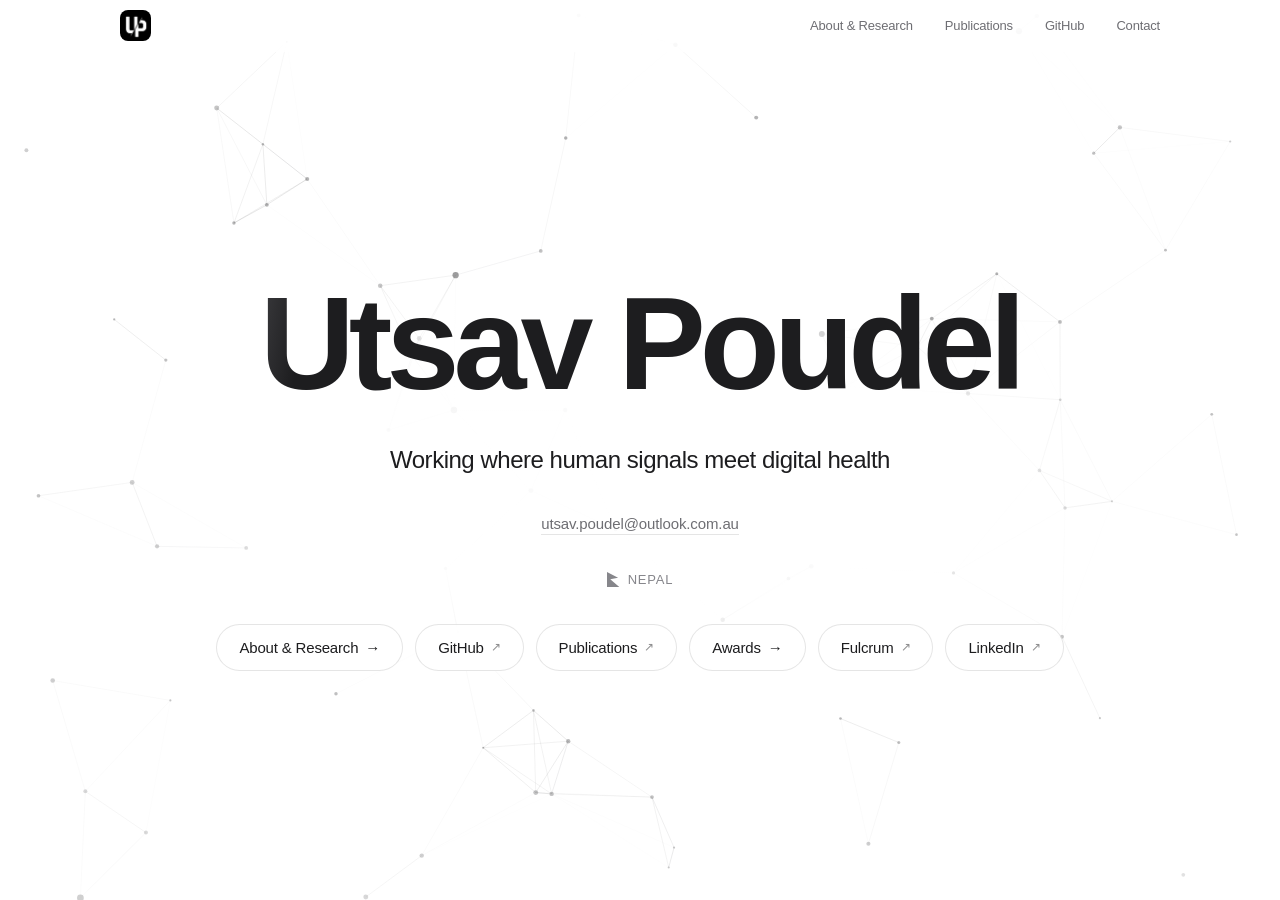
==== commit a7f1c326: "Use the UP monogram as the nav mark instead of the wordmark assets/m/7.png (the existing favicon) be" ====
--- a/index.html
+++ b/index.html
@@ -30,7 +30,7 @@
 <link rel="icon" href="/assets/m/7.png" type="image/png">
 <link rel="apple-touch-icon" href="/assets/m/7.png">
 <link rel="manifest" href="/site.webmanifest">
-<link rel="stylesheet" href="/assets/css/main.css?v=202609090004">
+<link rel="stylesheet" href="/assets/css/main.css?v=202609090008">
 
 <script type="application/ld+json">
 {
@@ -123,7 +123,7 @@
 
 <header class="nav" id="nav">
   <div class="wrap nav__inner">
-    <a class="nav__brand" href="/">Utsav Poudel</a>
+    <a class="nav__brand" href="/" aria-label="Utsav Poudel — home"><img src="/assets/m/7.png" alt="Utsav Poudel" width="31" height="31"></a>
     <button class="nav__toggle" type="button" aria-label="Menu" aria-expanded="false"><span></span><span></span></button>
     <nav aria-label="Primary">
       <ul class="nav__list">
@@ -166,7 +166,7 @@
   </section>
 </main>
 
-<script src="/assets/js/hero.js?v=202609090004" defer></script>
-<script src="/assets/js/main.js?v=202609090004" defer></script>
+<script src="/assets/js/hero.js?v=202609090008" defer></script>
+<script src="/assets/js/main.js?v=202609090008" defer></script>
 </body>
 </html>
--- a/assets/css/main.css
+++ b/assets/css/main.css
@@ -189,11 +189,21 @@
   gap: 24px;
 }
 .nav__brand {
+  display: flex;
+  align-items: center;
   font-size: 0.9375rem;
   font-weight: 600;
   letter-spacing: -0.015em;
   white-space: nowrap;
 }
+.nav__brand img {
+  width: 31px;
+  height: 31px;
+  border-radius: 8px;
+  display: block;
+  transition: transform 0.4s var(--ease), opacity 0.3s var(--ease);
+}
+.nav__brand:hover img { transform: scale(1.06); opacity: 0.85; }
 .nav__list {
   display: flex;
   align-items: center;
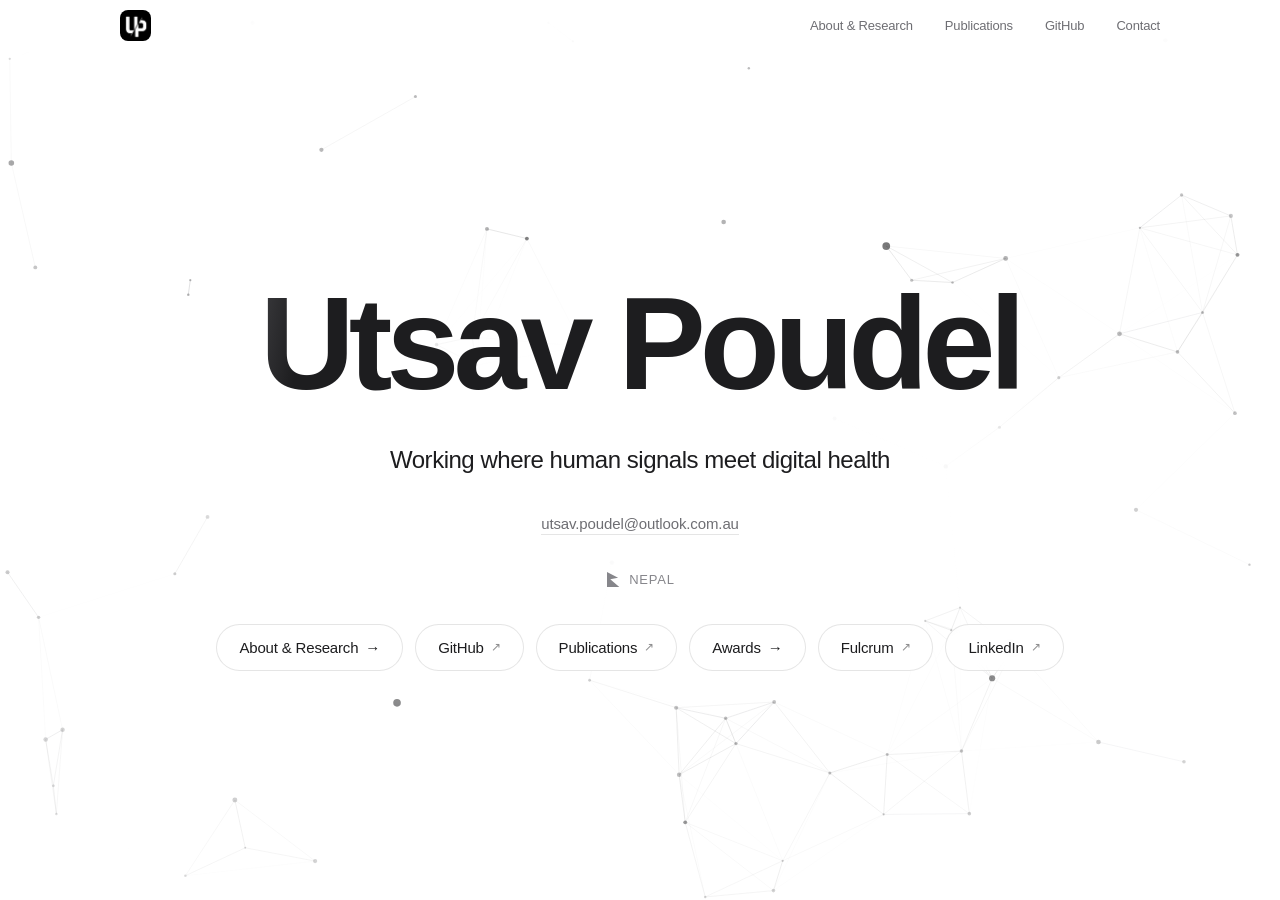
==== commit 9887688b: "Nepal mark: real flag on hover, links to a Google search for Nepal The silhouette cross-fades into t" ====
--- a/index.html
+++ b/index.html
@@ -30,7 +30,7 @@
 <link rel="icon" href="/assets/m/7.png" type="image/png">
 <link rel="apple-touch-icon" href="/assets/m/7.png">
 <link rel="manifest" href="/site.webmanifest">
-<link rel="stylesheet" href="/assets/css/main.css?v=202609090008">
+<link rel="stylesheet" href="/assets/css/main.css?v=202609090009">
 
 <script type="application/ld+json">
 {
@@ -147,12 +147,15 @@
 
       <p class="landing__email"><a href="mailto:utsav.poudel@outlook.com.au">utsav.poudel@outlook.com.au</a></p>
 
-      <p class="landing__origin">
-        <svg viewBox="0 0 20 24" role="img" aria-label="Flag of Nepal" focusable="false">
-          <path d="M0 0 L17 9 L5 11 L20 24 L0 24 Z" fill="currentColor"/>
-        </svg>
+      <a class="landing__origin" href="https://www.google.com/search?q=Nepal" target="_blank" rel="noopener">
+        <span class="landing__origin-flag">
+          <svg viewBox="0 0 20 24" role="img" aria-label="Flag of Nepal" focusable="false">
+            <path d="M0 0 L17 9 L5 11 L20 24 L0 24 Z" fill="currentColor"/>
+          </svg>
+          <span class="landing__origin-emoji" aria-hidden="true">🇳🇵</span>
+        </span>
         <span>Nepal</span>
-      </p>
+      </a>
 
       <nav class="landing__links" aria-label="Primary links">
         <a href="/about/">About &amp; Research <span aria-hidden="true">→</span></a>
@@ -166,7 +169,7 @@
   </section>
 </main>
 
-<script src="/assets/js/hero.js?v=202609090008" defer></script>
-<script src="/assets/js/main.js?v=202609090008" defer></script>
+<script src="/assets/js/hero.js?v=202609090009" defer></script>
+<script src="/assets/js/main.js?v=202609090009" defer></script>
 </body>
 </html>
--- a/assets/css/main.css
+++ b/assets/css/main.css
@@ -715,7 +715,7 @@
 }
 .landing__name:hover { letter-spacing: -0.04em; }
 
-/* origin mark — flag outline, no colour */
+/* origin mark — monochrome silhouette that becomes the real flag on hover */
 .landing__origin {
   display: inline-flex;
   align-items: center;
@@ -725,8 +725,38 @@
   text-transform: uppercase;
   color: var(--ink-3);
   margin-bottom: var(--gap);
-}
-.landing__origin svg { width: 13px; height: auto; display: block; }
+  transition: color 0.3s var(--ease);
+}
+.landing__origin:hover { color: var(--ink); }
+
+.landing__origin-flag {
+  position: relative;
+  display: inline-flex;
+  align-items: center;
+  justify-content: center;
+  width: 16px;
+  height: 16px;
+}
+.landing__origin-flag svg {
+  width: 13px;
+  height: auto;
+  display: block;
+  transition: opacity 0.35s var(--ease);
+}
+.landing__origin-emoji {
+  position: absolute;
+  inset: 0;
+  display: flex;
+  align-items: center;
+  justify-content: center;
+  font-size: 14px;
+  line-height: 1;
+  opacity: 0;
+  transform: scale(0.8);
+  transition: opacity 0.35s var(--ease), transform 0.45s var(--ease);
+}
+.landing__origin:hover svg { opacity: 0; }
+.landing__origin:hover .landing__origin-emoji { opacity: 1; transform: scale(1); }
 
 .landing__role {
   font-size: clamp(1.05rem, 2.1vw, 1.5rem);
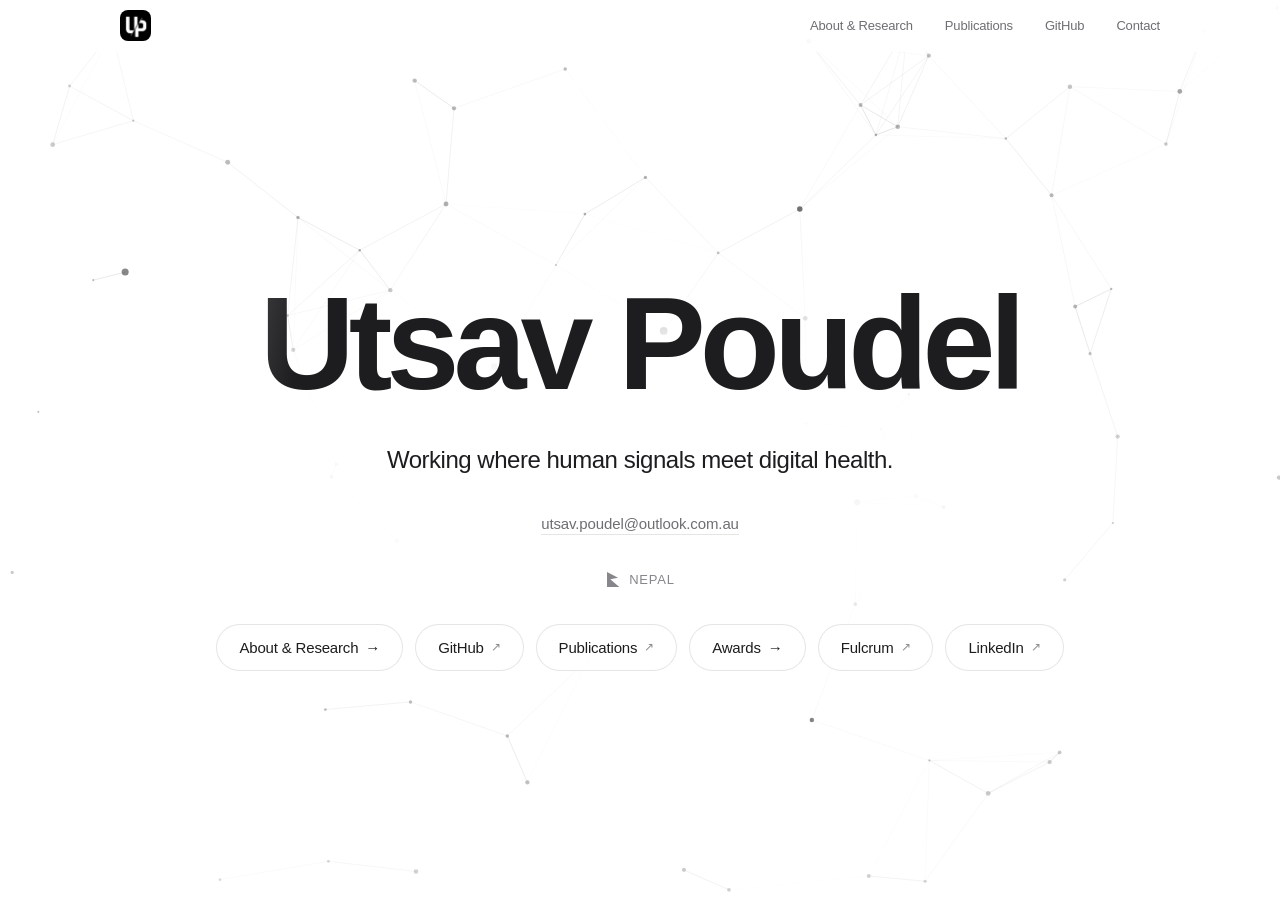
==== commit 4f7cd5af: "Full stop on the landing tagline, matching the /about/ headline Co-Authored-By: Claude Opus 5 <norep" ====
--- a/index.html
+++ b/index.html
@@ -30,7 +30,7 @@
 <link rel="icon" href="/assets/m/7.png" type="image/png">
 <link rel="apple-touch-icon" href="/assets/m/7.png">
 <link rel="manifest" href="/site.webmanifest">
-<link rel="stylesheet" href="/assets/css/main.css?v=202609090009">
+<link rel="stylesheet" href="/assets/css/main.css?v=202609090012">
 
 <script type="application/ld+json">
 {
@@ -143,7 +143,7 @@
     <div class="wrap landing__inner hero-anim">
       <h1 class="landing__name">Utsav Poudel</h1>
 
-      <p class="landing__role">Working where human signals meet digital health</p>
+      <p class="landing__role">Working where human signals meet digital health.</p>
 
       <p class="landing__email"><a href="mailto:utsav.poudel@outlook.com.au">utsav.poudel@outlook.com.au</a></p>
 
@@ -169,7 +169,7 @@
   </section>
 </main>
 
-<script src="/assets/js/hero.js?v=202609090009" defer></script>
-<script src="/assets/js/main.js?v=202609090009" defer></script>
+<script src="/assets/js/hero.js?v=202609090012" defer></script>
+<script src="/assets/js/main.js?v=202609090012" defer></script>
 </body>
 </html>
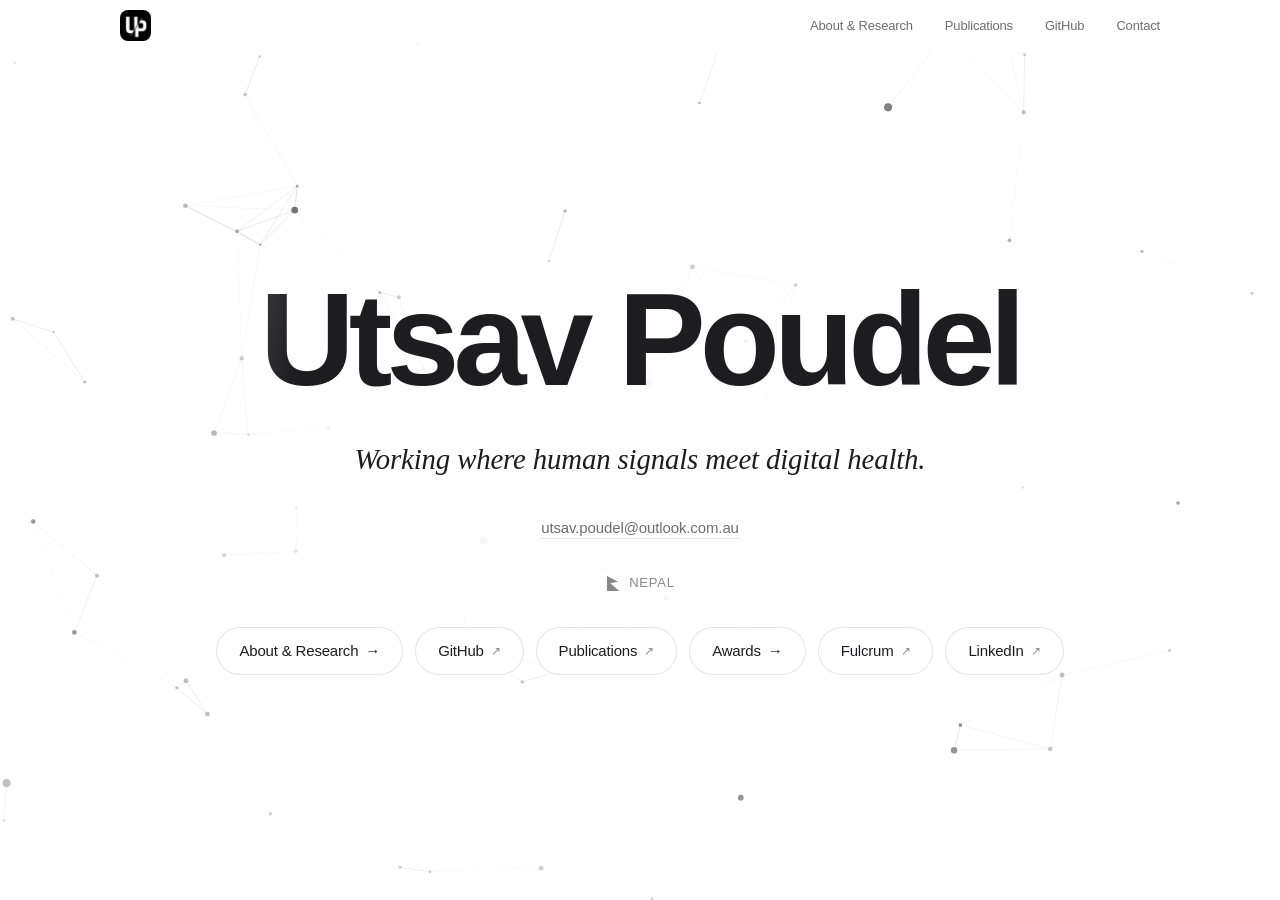
==== commit 2091fbd2: "Remove every em dash from the site copy Titles now separate with a pipe, list-style clauses use comm" ====
--- a/index.html
+++ b/index.html
@@ -3,8 +3,8 @@
 <head>
 <meta charset="UTF-8">
 <meta name="viewport" content="width=device-width, initial-scale=1">
-<title>Utsav Poudel — AI Researcher | Human-Computer Interaction &amp; Affective Computing</title>
-<meta name="description" content="Utsav Poudel is an AI researcher working on human-computer interaction, affective computing and digital health — building empathetic AI systems from human cognitive signals such as EEG and fMRI. Visiting researcher at Deakin University, collaborator at the University of Melbourne, founder of the Fulcrum non-profit.">
+<title>Utsav Poudel | AI Researcher in Human-Computer Interaction &amp; Affective Computing</title>
+<meta name="description" content="Utsav Poudel is an AI researcher working on human-computer interaction, affective computing and digital health, building empathetic AI systems from human cognitive signals such as EEG and fMRI. Visiting researcher at Deakin University, collaborator at the University of Melbourne, founder of the Fulcrum non-profit.">
 <meta name="author" content="Utsav Poudel">
 <meta name="robots" content="index, follow, max-snippet:-1, max-image-preview:large, max-video-preview:-1">
 <meta name="keywords" content="Utsav Poudel, Utsav Poudel AI researcher, Utsav Poudel HCI, Utsav Poudel affective computing, Utsav Poudel publications, Utsav Poudel VIT, Utsav Poudel Deakin, Utsav Poudel Fulcrum, Utshav Paudel, Utsav Paudel, human-computer interaction, affective computing, digital health AI">
@@ -13,16 +13,16 @@
 <meta property="og:type" content="profile">
 <meta property="og:site_name" content="Utsav Poudel">
 <meta property="og:url" content="https://utsavpoudel.com.np/">
-<meta property="og:title" content="Utsav Poudel — AI Researcher | HCI &amp; Affective Computing">
+<meta property="og:title" content="Utsav Poudel | AI Researcher in HCI &amp; Affective Computing">
 <meta property="og:description" content="Building empathetic AI systems and researching the intersection of human cognitive signals and digital health.">
 <meta property="og:image" content="https://utsavpoudel.com.np/assets/m/6.png">
-<meta property="og:image:alt" content="Utsav Poudel — AI researcher">
+<meta property="og:image:alt" content="Utsav Poudel, AI researcher">
 <meta property="og:locale" content="en_US">
 <meta property="profile:first_name" content="Utsav">
 <meta property="profile:last_name" content="Poudel">
 
 <meta name="twitter:card" content="summary_large_image">
-<meta name="twitter:title" content="Utsav Poudel — AI Researcher | HCI &amp; Affective Computing">
+<meta name="twitter:title" content="Utsav Poudel | AI Researcher in HCI &amp; Affective Computing">
 <meta name="twitter:description" content="Building empathetic AI systems and researching the intersection of human cognitive signals and digital health.">
 <meta name="twitter:image" content="https://utsavpoudel.com.np/assets/m/6.png">
 
@@ -30,7 +30,7 @@
 <link rel="icon" href="/assets/m/7.png" type="image/png">
 <link rel="apple-touch-icon" href="/assets/m/7.png">
 <link rel="manifest" href="/site.webmanifest">
-<link rel="stylesheet" href="/assets/css/main.css?v=202609090012">
+<link rel="stylesheet" href="/assets/css/main.css?v=202609090024">
 
 <script type="application/ld+json">
 {
@@ -47,7 +47,7 @@
       "mainEntityOfPage": "https://utsavpoudel.com.np/",
       "image": "https://utsavpoudel.com.np/assets/m/6.png",
       "jobTitle": "AI Researcher",
-      "description": "AI researcher working on human-computer interaction, affective computing and digital health — building empathetic AI systems from human cognitive signals such as EEG and fMRI.",
+      "description": "AI researcher working on human-computer interaction, affective computing and digital health, building empathetic AI systems from human cognitive signals such as EEG and fMRI.",
       "knowsLanguage": "en",
       "nationality": { "@type": "Country", "name": "Nepal" },
       "email": "mailto:hi@utsavpoudel.com.np",
@@ -94,7 +94,7 @@
       "@id": "https://utsavpoudel.com.np/#website",
       "url": "https://utsavpoudel.com.np/",
       "name": "Utsav Poudel",
-      "alternateName": "Utsav Poudel — AI Researcher",
+      "alternateName": "Utsav Poudel, AI Researcher",
       "description": "Personal site of Utsav Poudel, AI researcher in human-computer interaction, affective computing and digital health.",
       "publisher": { "@id": "https://utsavpoudel.com.np/#person" },
       "inLanguage": "en"
@@ -103,7 +103,7 @@
       "@type": "ProfilePage",
       "@id": "https://utsavpoudel.com.np/#profilepage",
       "url": "https://utsavpoudel.com.np/",
-      "name": "Utsav Poudel — AI Researcher",
+      "name": "Utsav Poudel, AI Researcher",
       "isPartOf": { "@id": "https://utsavpoudel.com.np/#website" },
       "about": { "@id": "https://utsavpoudel.com.np/#person" },
       "mainEntity": { "@id": "https://utsavpoudel.com.np/#person" },
@@ -123,7 +123,7 @@
 
 <header class="nav" id="nav">
   <div class="wrap nav__inner">
-    <a class="nav__brand" href="/" aria-label="Utsav Poudel — home"><img src="/assets/m/7.png" alt="Utsav Poudel" width="31" height="31"></a>
+    <a class="nav__brand" href="/" aria-label="Utsav Poudel, home"><img src="/assets/m/7.png" alt="Utsav Poudel" width="31" height="31"></a>
     <button class="nav__toggle" type="button" aria-label="Menu" aria-expanded="false"><span></span><span></span></button>
     <nav aria-label="Primary">
       <ul class="nav__list">
@@ -169,7 +169,7 @@
   </section>
 </main>
 
-<script src="/assets/js/hero.js?v=202609090012" defer></script>
-<script src="/assets/js/main.js?v=202609090012" defer></script>
+<script src="/assets/js/hero.js?v=202609090024" defer></script>
+<script src="/assets/js/main.js?v=202609090024" defer></script>
 </body>
 </html>
--- a/assets/css/main.css
+++ b/assets/css/main.css
@@ -759,9 +759,11 @@
 .landing__origin:hover .landing__origin-emoji { opacity: 1; transform: scale(1); }
 
 .landing__role {
-  font-size: clamp(1.05rem, 2.1vw, 1.5rem);
+  font-family: var(--serif);
+  font-style: italic;
+  font-size: clamp(1.2rem, 2.5vw, 1.8rem);
   font-weight: 400;
-  letter-spacing: -0.02em;
+  letter-spacing: -0.005em;
   color: var(--ink);
   margin-bottom: var(--gap);
 }
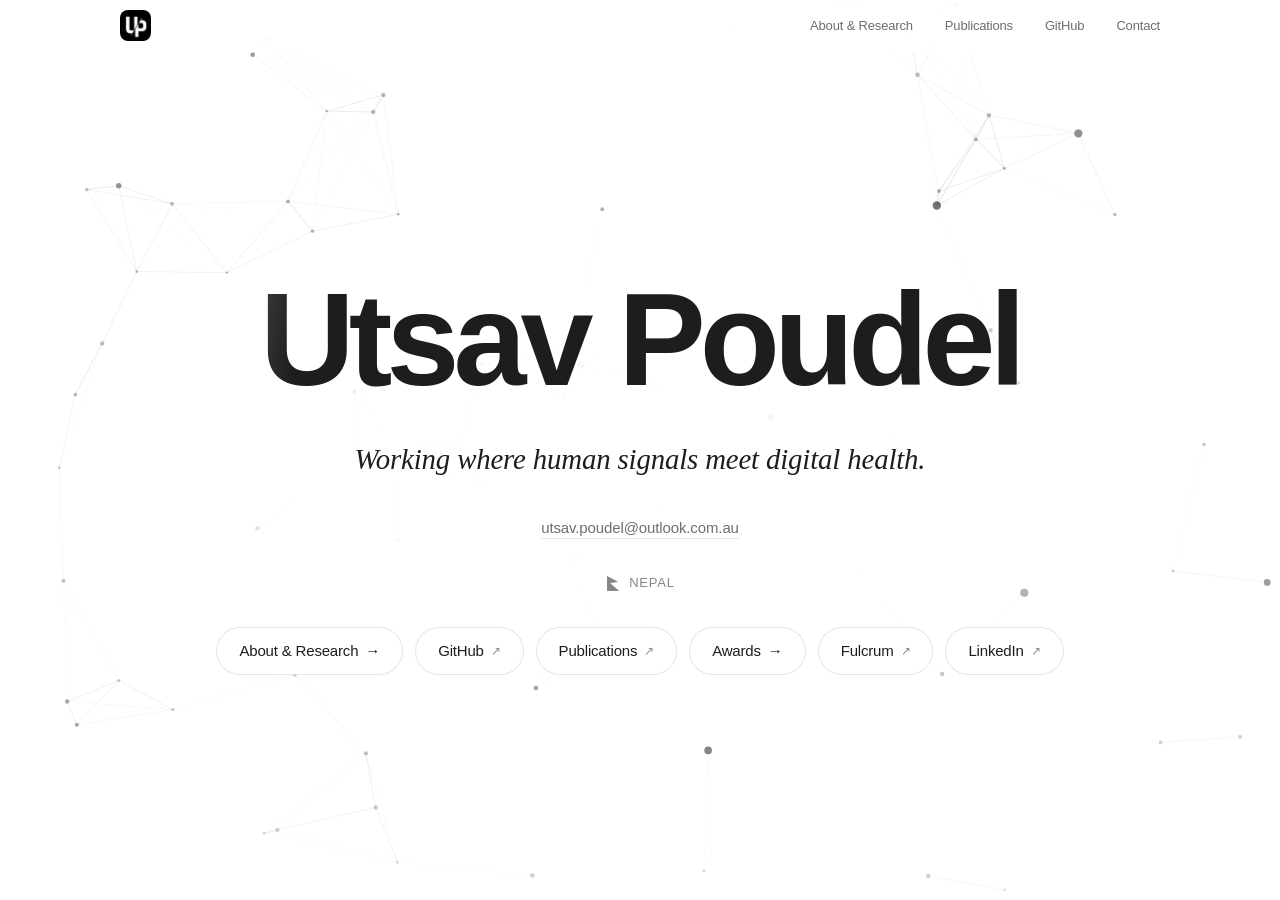
==== commit 0c3c7a60: "SEO: target the name queries, fix a dead ResearchGate link Search shows at least four other people p" ====
--- a/index.html
+++ b/index.html
@@ -3,18 +3,18 @@
 <head>
 <meta charset="UTF-8">
 <meta name="viewport" content="width=device-width, initial-scale=1">
-<title>Utsav Poudel | AI Researcher in Human-Computer Interaction &amp; Affective Computing</title>
-<meta name="description" content="Utsav Poudel is an AI researcher working on human-computer interaction, affective computing and digital health, building empathetic AI systems from human cognitive signals such as EEG and fMRI. Visiting researcher at Deakin University, collaborator at the University of Melbourne, founder of the Fulcrum non-profit.">
+<title>Utsav Poudel | AI Researcher from Nepal, HCI &amp; Digital Health</title>
+<meta name="description" content="Utsav Poudel is an AI researcher from Nepal working in human-computer interaction, affective computing and digital health. Visiting researcher at Deakin University, collaborator at the University of Melbourne, and founder of the Fulcrum non-profit. Research on EEG, fMRI, graph neural networks and quantum machine learning.">
 <meta name="author" content="Utsav Poudel">
 <meta name="robots" content="index, follow, max-snippet:-1, max-image-preview:large, max-video-preview:-1">
-<meta name="keywords" content="Utsav Poudel, Utsav Poudel AI researcher, Utsav Poudel HCI, Utsav Poudel affective computing, Utsav Poudel publications, Utsav Poudel VIT, Utsav Poudel Deakin, Utsav Poudel Fulcrum, Utshav Paudel, Utsav Paudel, human-computer interaction, affective computing, digital health AI">
+<meta name="keywords" content="Utsav Poudel, Utsav Poudel Nepal, Utsav Poudel researcher, Utsav Poudel AI, Utsav Poudel AI researcher, Utsav Poudel HCI, Utsav Poudel affective computing, Utsav Poudel digital health, Utsav Poudel publications, Utsav Poudel VIT, Utsav Poudel Deakin, Utsav Poudel Fulcrum, Utshav Paudel, Utsav Paudel, AI researcher Nepal, human-computer interaction, affective computing, digital health AI">
 <link rel="canonical" href="https://utsavpoudel.com.np/">
 
 <meta property="og:type" content="profile">
 <meta property="og:site_name" content="Utsav Poudel">
 <meta property="og:url" content="https://utsavpoudel.com.np/">
-<meta property="og:title" content="Utsav Poudel | AI Researcher in HCI &amp; Affective Computing">
-<meta property="og:description" content="Building empathetic AI systems and researching the intersection of human cognitive signals and digital health.">
+<meta property="og:title" content="Utsav Poudel | AI Researcher from Nepal, HCI &amp; Digital Health">
+<meta property="og:description" content="Utsav Poudel, AI researcher from Nepal, working in human-computer interaction, affective computing and digital health.">
 <meta property="og:image" content="https://utsavpoudel.com.np/assets/m/6.png">
 <meta property="og:image:alt" content="Utsav Poudel, AI researcher">
 <meta property="og:locale" content="en_US">
@@ -22,15 +22,15 @@
 <meta property="profile:last_name" content="Poudel">
 
 <meta name="twitter:card" content="summary_large_image">
-<meta name="twitter:title" content="Utsav Poudel | AI Researcher in HCI &amp; Affective Computing">
-<meta name="twitter:description" content="Building empathetic AI systems and researching the intersection of human cognitive signals and digital health.">
+<meta name="twitter:title" content="Utsav Poudel | AI Researcher from Nepal, HCI &amp; Digital Health">
+<meta name="twitter:description" content="Utsav Poudel, AI researcher from Nepal, working in human-computer interaction, affective computing and digital health.">
 <meta name="twitter:image" content="https://utsavpoudel.com.np/assets/m/6.png">
 
 <meta name="theme-color" content="#ffffff">
 <link rel="icon" href="/assets/m/7.png" type="image/png">
 <link rel="apple-touch-icon" href="/assets/m/7.png">
 <link rel="manifest" href="/site.webmanifest">
-<link rel="stylesheet" href="/assets/css/main.css?v=202609090024">
+<link rel="stylesheet" href="/assets/css/main.css?v=202609091041">
 
 <script type="application/ld+json">
 {
@@ -47,7 +47,7 @@
       "mainEntityOfPage": "https://utsavpoudel.com.np/",
       "image": "https://utsavpoudel.com.np/assets/m/6.png",
       "jobTitle": "AI Researcher",
-      "description": "AI researcher working on human-computer interaction, affective computing and digital health, building empathetic AI systems from human cognitive signals such as EEG and fMRI.",
+      "description": "Utsav Poudel is an AI researcher from Nepal working on human-computer interaction, affective computing and digital health, building empathetic AI systems from human cognitive signals such as EEG and fMRI.",
       "knowsLanguage": "en",
       "nationality": { "@type": "Country", "name": "Nepal" },
       "email": "mailto:hi@utsavpoudel.com.np",
@@ -82,7 +82,7 @@
       "sameAs": [
         "https://github.com/r11up",
         "https://scholar.google.com/citations?user=BEfjz2gAAAAJ&hl=en",
-        "https://www.researchgate.net/profile/Utsav-Poudel-4",
+        "https://www.researchgate.net/profile/Utsav-Poudel",
         "https://www.linkedin.com/in/poudelu/",
         "https://utsavpoudel.medium.com/",
         "https://sites.google.com/view/utsavpoudel",
@@ -169,7 +169,7 @@
   </section>
 </main>
 
-<script src="/assets/js/hero.js?v=202609090024" defer></script>
-<script src="/assets/js/main.js?v=202609090024" defer></script>
+<script src="/assets/js/hero.js?v=202609091041" defer></script>
+<script src="/assets/js/main.js?v=202609091041" defer></script>
 </body>
 </html>
